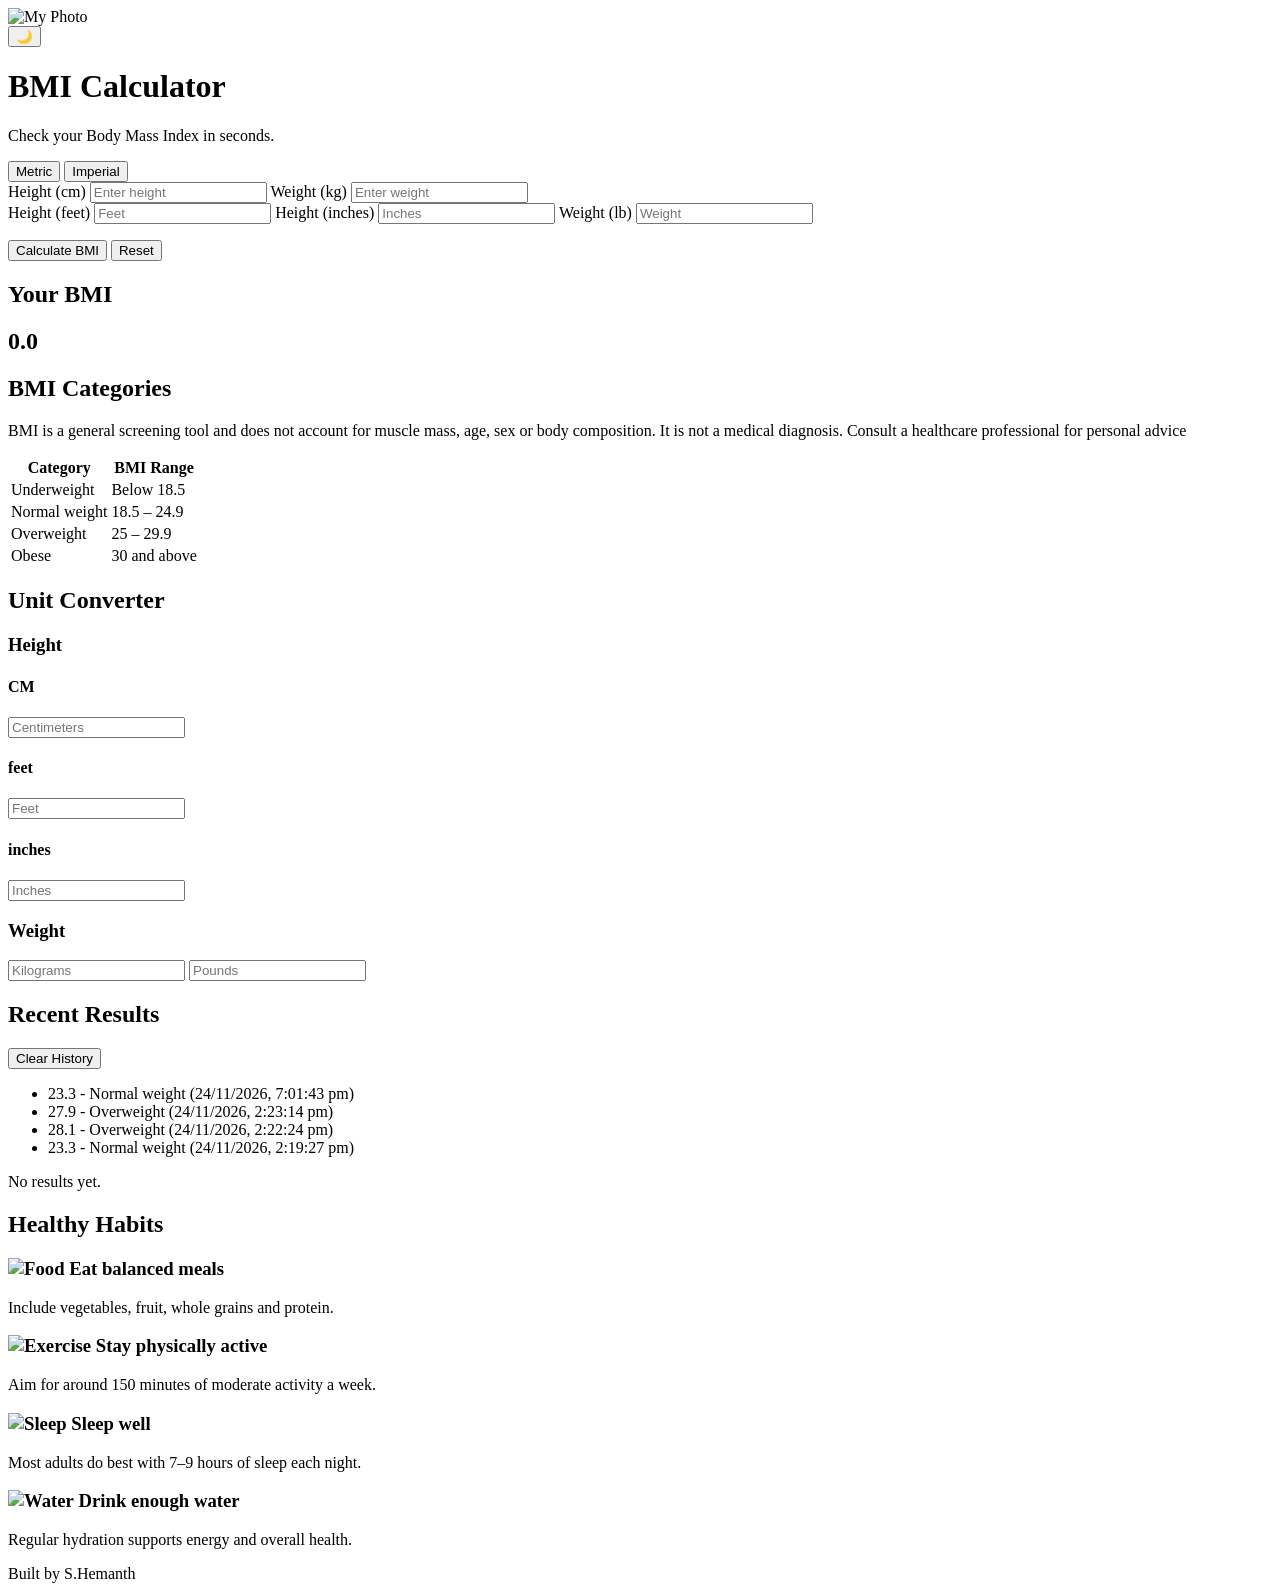
==== index.html @ ed48b533 "Rename BMI Calculator.html to index.html" ====
<!DOCTYPE html>
<!-- saved from url=(0060)file:///C:/Users/S%20HEMANTH/OneDrive/Desktop/bmi/index.html -->
<html lang="en"><head><meta http-equiv="Content-Type" content="text/html; charset=UTF-8"></head><body><div class="main-layout">

    <!-- Photo at the top -->
    <div class="image-section">
        <img src="./BMI Calculator_files/Himg.jpeg" alt="My Photo">
    </div>

    <!-- BMI Calculator below the photo -->
    <div class="container">

        <!-- Keep all your existing BMI calculator HTML here -->

    </div>

</div>


    
    <meta name="viewport" content="width=device-width, initial-scale=1.0">

    <title>BMI Calculator</title>

    <link rel="stylesheet" href="./BMI Calculator_files/style.css">




<main class="container">

    <header class="header">
        <button id="theme-toggle">🌙</button>

        <h1>BMI Calculator</h1>
        <p>Check your Body Mass Index in seconds.</p>
    </header>

    <!-- BMI Calculator -->

    <section class="card">

        <div class="unit-toggle">
            <button class="unit-btn active" data-unit="metric">
                Metric
            </button>

            <button class="unit-btn" data-unit="imperial">
                Imperial
            </button>
        </div>

        <form id="bmi-form">

            <div id="metric-fields">

                <label>Height (cm)</label>
                <input type="number" id="height-cm" placeholder="Enter height">

                <label>Weight (kg)</label>
                <input type="number" id="weight-kg" placeholder="Enter weight">

            </div>

            <div id="imperial-fields" class="hidden">

                <label>Height (feet)</label>
                <input type="number" id="height-ft" placeholder="Feet">

                <label>Height (inches)</label>
                <input type="number" id="height-in" placeholder="Inches">

                <label>Weight (lb)</label>
                <input type="number" id="weight-lb" placeholder="Weight">

            </div>

            <p id="error"></p>

            <button type="submit" class="calculate">
                Calculate BMI
            </button>

            <button type="reset" class="reset">
                Reset
            </button>

        </form>

        <!-- Result -->

        <div id="result" class="hidden">

            <h2>Your BMI</h2>

            <h1 id="bmi-value">0.0</h1>

            <h3 id="bmi-category"></h3>

            <p id="bmi-message"></p>

            <p id="healthy-range"></p>

        </div>

    </section>

    <!-- BMI Categories -->

    <section class="card">

        <h2>BMI Categories</h2>

        <p>BMI is a general screening tool and does not account for muscle mass, age, sex or body composition. It is not a medical diagnosis. Consult a healthcare professional for 		personal advice</p><table>

            <tbody><tr>
                <th>Category</th>
                <th>BMI Range</th>
            </tr>

            <tr>
                <td>Underweight</td>
                <td>Below 18.5</td>
            </tr>

            <tr>
                <td>Normal weight</td>
                <td>18.5 – 24.9</td>
            </tr>

            <tr>
                <td>Overweight</td>
                <td>25 – 29.9</td>
            </tr>

            <tr>
                <td>Obese</td>
                <td>30 and above</td>
            </tr>
		

        </tbody></table>

    </section>

    <!-- Unit Converter -->

    <section class="card">

        <h1>Unit Converter</h1>

        <h3>Height</h3>
	<h4>CM</h4>
	<input type="number" id="c-cm" placeholder="Centimeters">
	<h4>feet</h4>
        <input type="number" id="c-ft" placeholder="Feet">
	<h4>inches</h4>
        <input type="number" id="c-in" placeholder="Inches">

        <h3>Weight</h3>

        <input type="number" id="c-kg" placeholder="Kilograms">
        <input type="number" id="c-lb" placeholder="Pounds">

    </section>

    <!-- History -->

    <section class="card">

        <h2>Recent Results</h2>

        <button id="clear-history">Clear History</button>

        <ul id="history-list"><li>23.3 - Normal weight (24/11/2026, 7:01:43 pm)</li><li>27.9 - Overweight (24/11/2026, 2:23:14 pm)</li><li>28.1 - Overweight (24/11/2026, 2:22:24 pm)</li><li>23.3 - Normal weight (24/11/2026, 2:19:27 pm)</li></ul>

        <p id="history-empty" class="hidden">
            No results yet.
        </p>

    </section>

    <!-- Healthy Habits -->

    <section class="card">

        
	<div class="healthy-habits">

    <h2>Healthy Habits</h2>

    <div class="habit">
        <h3>
            <img src="./BMI Calculator_files/img1.png" alt="Food" class="habit-icon">
            Eat balanced meals
        </h3>
        <p>Include vegetables, fruit, whole grains and protein.</p>
    </div>

    <div class="habit">
        <h3>
            <img src="./BMI Calculator_files/img2.png" alt="Exercise" class="habit-icon">
            Stay physically active
        </h3>
        <p>Aim for around 150 minutes of moderate activity a week.</p>
    </div>

    <div class="habit">
        <h3>
            <img src="./BMI Calculator_files/img3.png" alt="Sleep" class="habit-icon">
            Sleep well
        </h3>
        <p>Most adults do best with 7–9 hours of sleep each night.</p>
    </div>

    <div class="habit">
        <h3>
            <img src="./BMI Calculator_files/img4.png" alt="Water" class="habit-icon">
            Drink enough water
        </h3>
        <p>Regular hydration supports energy and overall health.</p>
    </div>

</div>

            </section>

    <footer>
        Built by S.Hemanth
    </footer>

</main>

<script src="./BMI Calculator_files/script.js"></script>



</body></html>
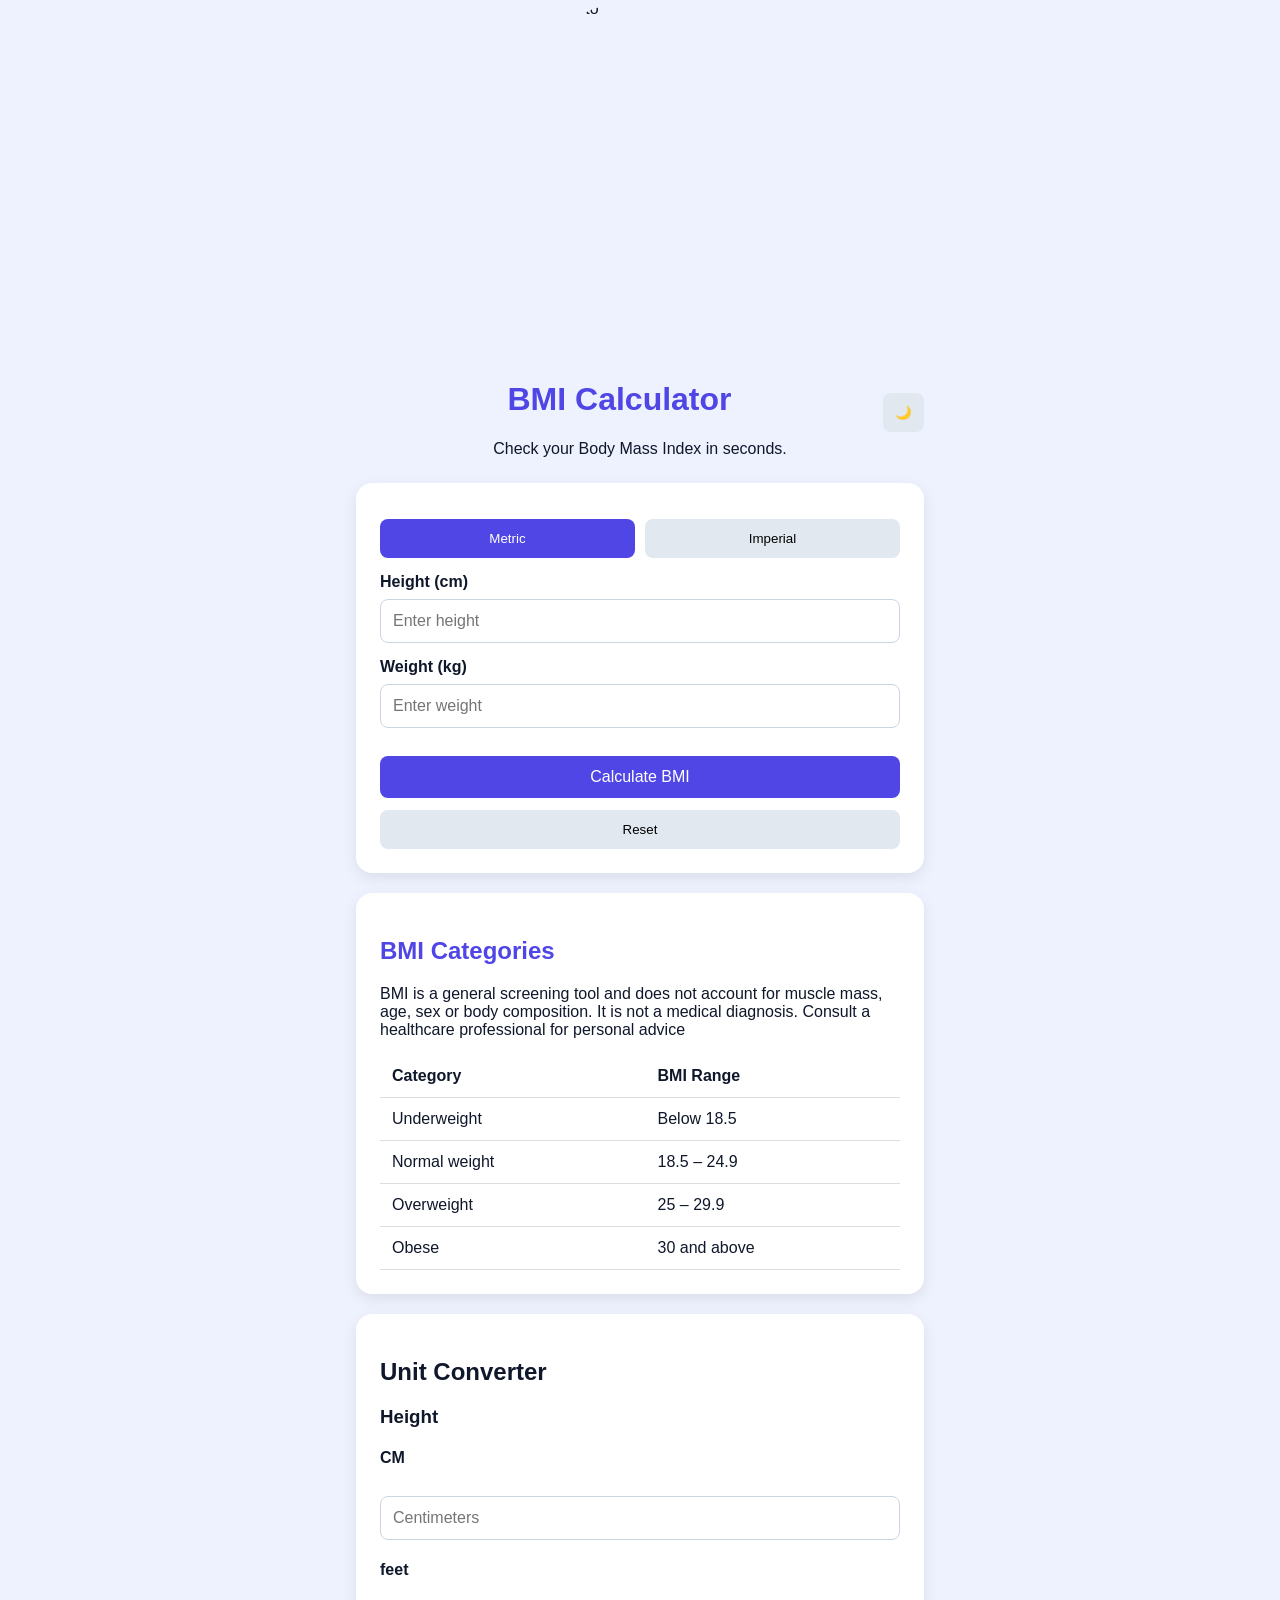
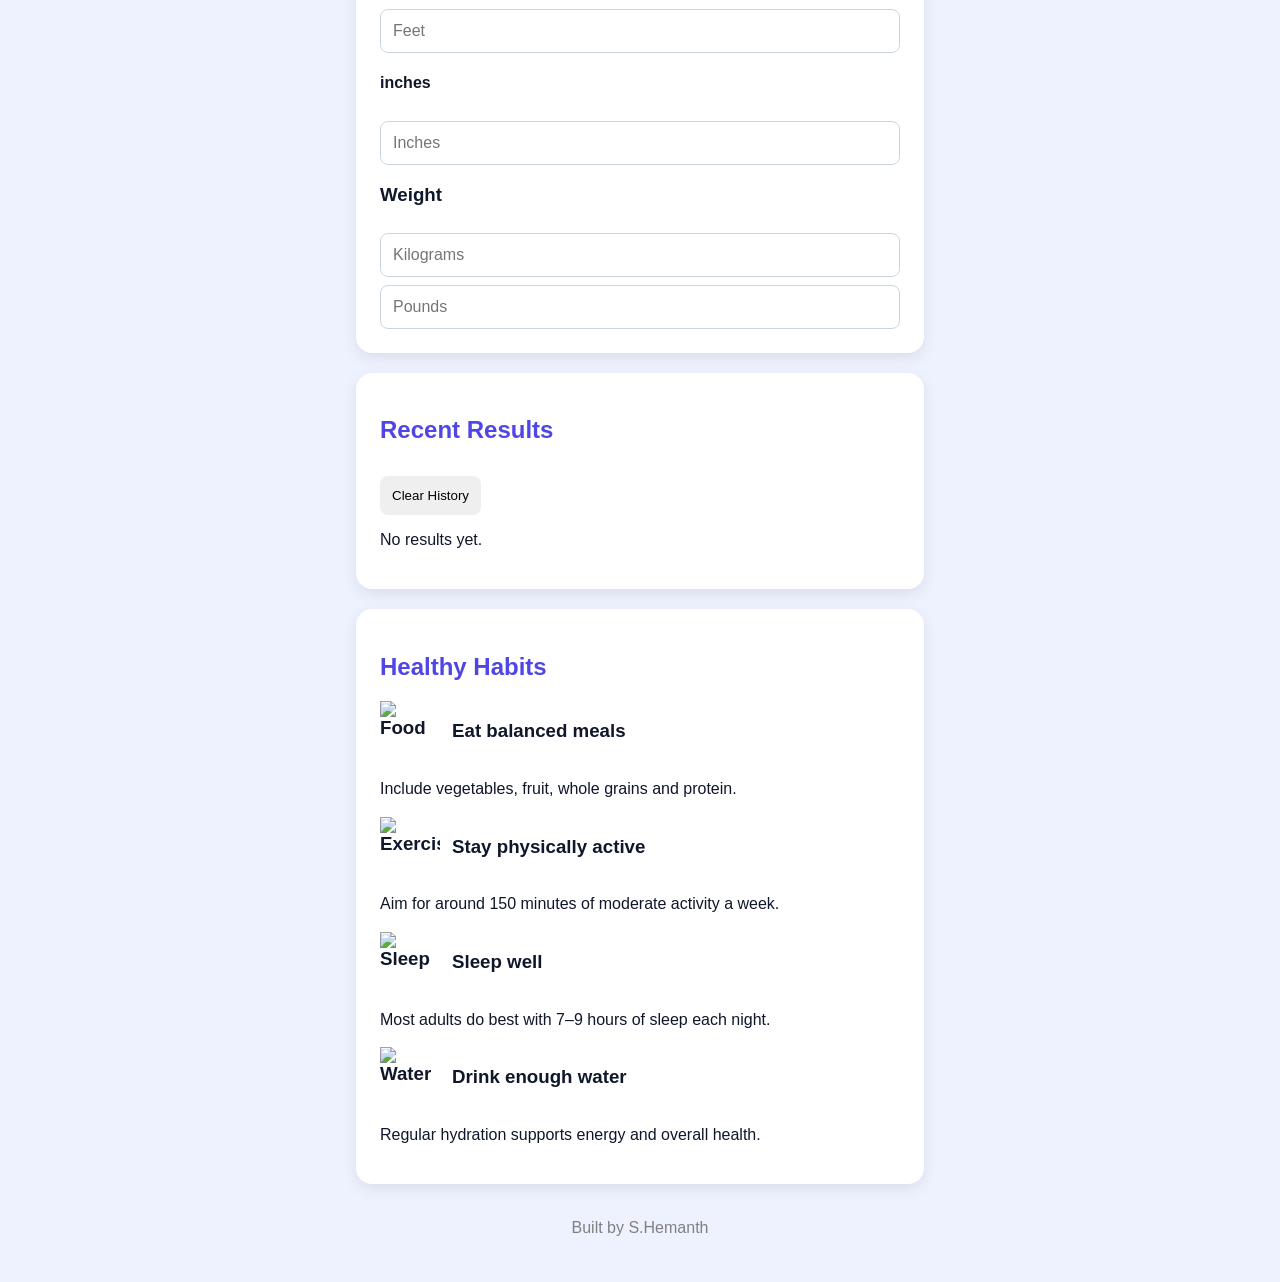
==== commit ded00c5a: "Update index.html" ====
--- a/index.html
+++ b/index.html
@@ -4,7 +4,7 @@
 
     <!-- Photo at the top -->
     <div class="image-section">
-        <img src="./BMI Calculator_files/Himg.jpeg" alt="My Photo">
+        <img src="Himg.jpeg" alt="My Photo">
     </div>
 
     <!-- BMI Calculator below the photo -->
@@ -22,7 +22,7 @@
 
     <title>BMI Calculator</title>
 
-    <link rel="stylesheet" href="./BMI Calculator_files/style.css">
+    <link rel="stylesheet" href="style.css">
 
 
 
@@ -231,7 +231,7 @@
 
 </main>
 
-<script src="./BMI Calculator_files/script.js"></script>
+<script src="script.js"></script>
 
 
 
--- a/style.css
+++ b/style.css
@@ -0,0 +1,210 @@
+* {
+    box-sizing: border-box;
+}
+
+body {
+    margin: 0;
+    font-family: Arial, sans-serif;
+    background: #eef2ff;
+    color: #0f172a;
+}
+
+.container {
+    max-width: 480px;
+    margin: auto;
+    padding: 30px 16px;
+}
+
+.header {
+    text-align: center;
+    margin-bottom: 25px;
+}
+
+.header h1 {
+    color: #4f46e5;
+}
+
+.card {
+    background: white;
+    padding: 24px;
+    margin-bottom: 20px;
+    border-radius: 16px;
+    box-shadow: 0 5px 15px #00000015;
+}
+
+h2 {
+    color: #4f46e5;
+}
+
+label {
+    display: block;
+    margin-top: 15px;
+    font-weight: bold;
+}
+
+input {
+    width: 100%;
+    padding: 12px;
+    margin-top: 8px;
+    border: 1px solid #cbd5e1;
+    border-radius: 8px;
+    font-size: 16px;
+}
+
+button {
+    padding: 12px;
+    border: none;
+    border-radius: 8px;
+    cursor: pointer;
+    margin-top: 12px;
+}
+
+.unit-toggle {
+    display: flex;
+    gap: 10px;
+}
+
+.unit-btn {
+    flex: 1;
+    background: #e2e8f0;
+}
+
+.unit-btn.active {
+    background: #4f46e5;
+    color: white;
+}
+
+.calculate {
+    width: 100%;
+    background: #4f46e5;
+    color: white;
+    font-size: 16px;
+}
+
+.reset {
+    width: 100%;
+    background: #e2e8f0;
+}
+
+#result {
+    text-align: center;
+    margin-top: 25px;
+    padding: 15px;
+    background: #eef2ff;
+    border-radius: 10px;
+}
+
+#bmi-value {
+    font-size: 45px;
+    color: #4f46e5;
+}
+
+#bmi-category {
+    color: green;
+}
+
+#error {
+    color: red;
+}
+
+table {
+    width: 100%;
+    border-collapse: collapse;
+}
+
+td, th {
+    padding: 12px;
+    border-bottom: 1px solid #ddd;
+    text-align: left;
+}
+
+.hidden {
+    display: none !important;
+}
+
+#theme-toggle {
+    float: right;
+    background: #e2e8f0;
+}
+
+#history-list {
+    padding-left: 20px;
+}
+
+footer {
+    text-align: center;
+    color: gray;
+    padding: 15px;
+}
+
+/* Dark mode */
+
+body.dark {
+    background: #0f172a;
+    color: white;
+}
+
+body.dark .card {
+    background: #1e293b;
+}
+
+body.dark input {
+    background: #334155;
+    color: white;
+    border-color: #475569;
+}
+
+body.dark #result {
+    background: #334155;
+}
+.main-layout {
+    display: flex;
+    flex-direction: column;
+    align-items: center;
+    gap: 20px;
+    margin: 30px auto;
+}
+
+.image-section {
+    width: 150px;
+    height: 150px;
+}
+
+.image-section img {
+    width: 100%;
+    height: 200%;
+    object-fit: cover;
+    border-radius: 50%;
+}
+
+.container {
+    width: 90%;
+    max-width: 600px;
+    margin: 0 auto;
+}
+.image-section {
+    width: 100%;
+    display: flex;
+    justify-content: center;
+    align-items: center;
+    margin: 20px auto;
+}
+
+.image-section img {
+    width: 250px;
+    height: 250px;
+    object-fit: cover;
+    border-radius: 50%;
+    display: block;
+}
+.habit h3 {
+    display: flex;
+    align-items: center;
+    gap: 12px;
+}
+
+.habit-icon {
+    width: 60px;
+    height: 60px;
+    object-fit: contain;
+}
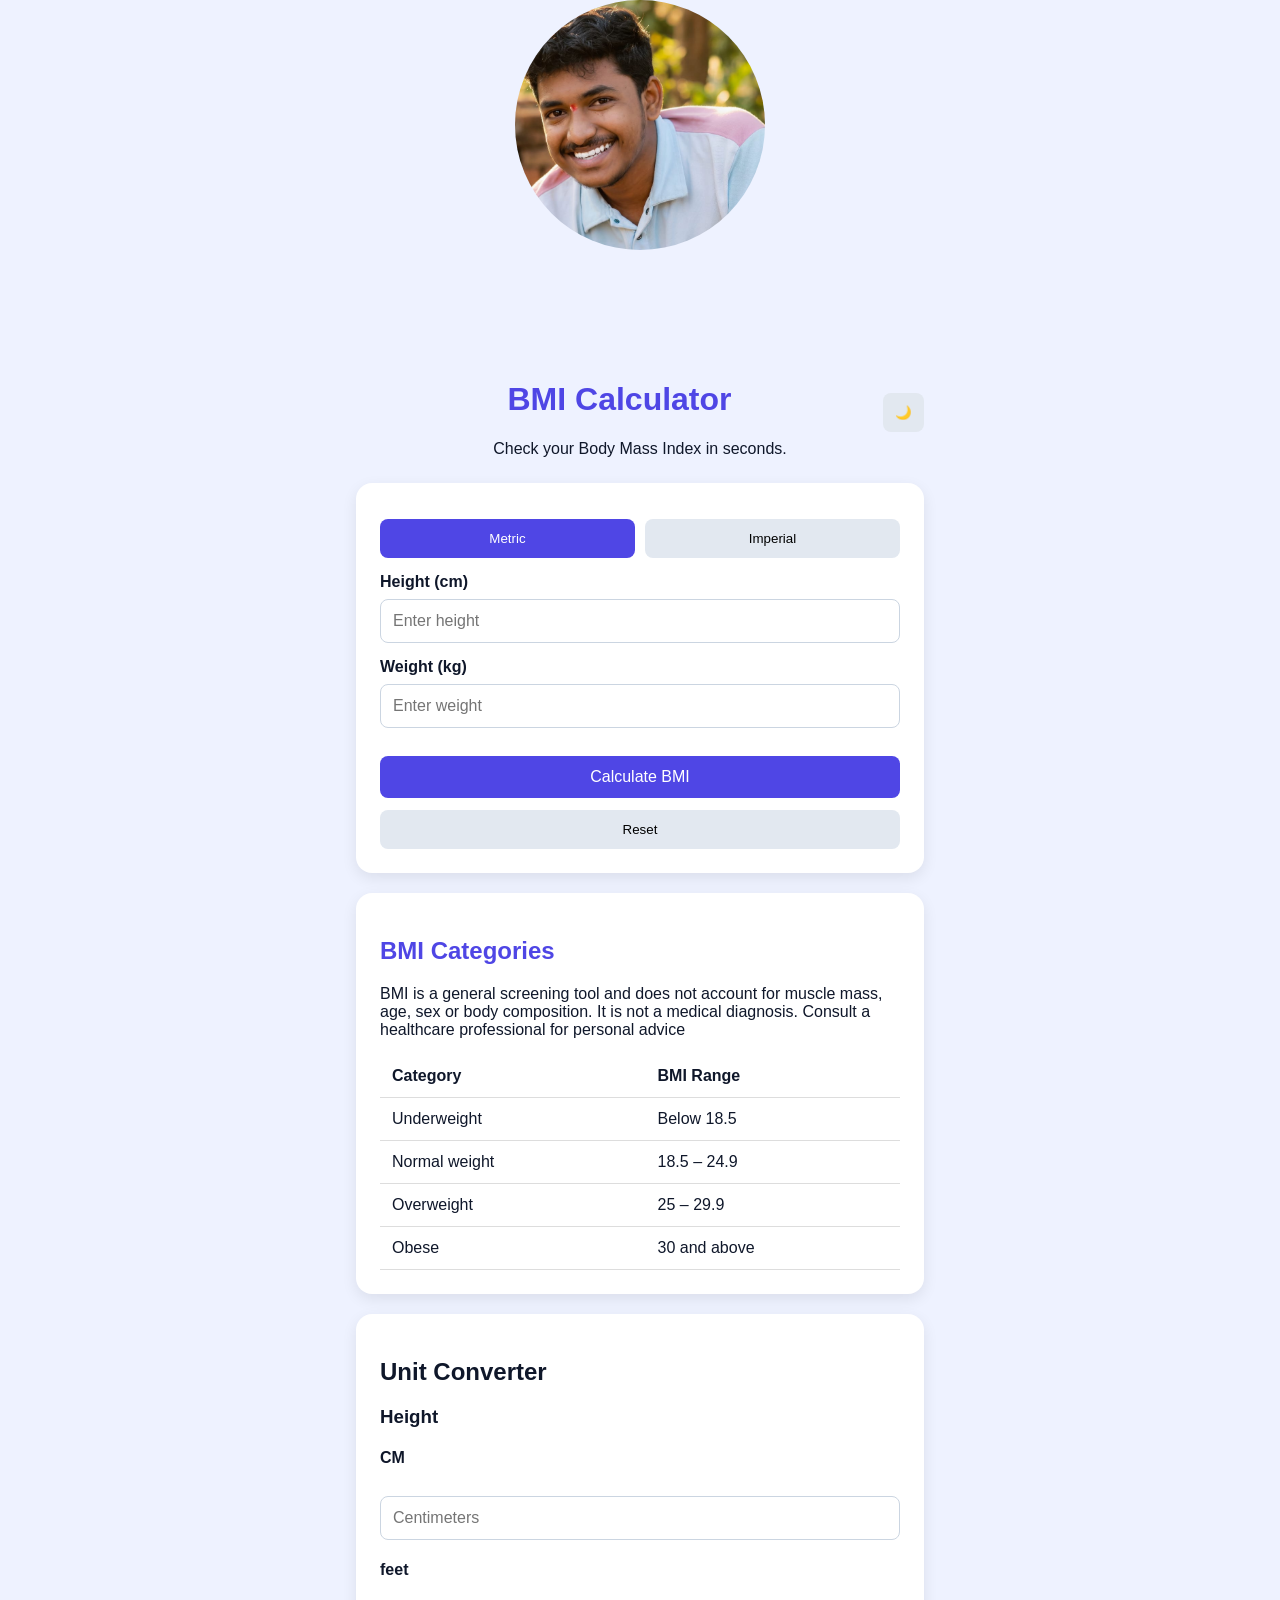
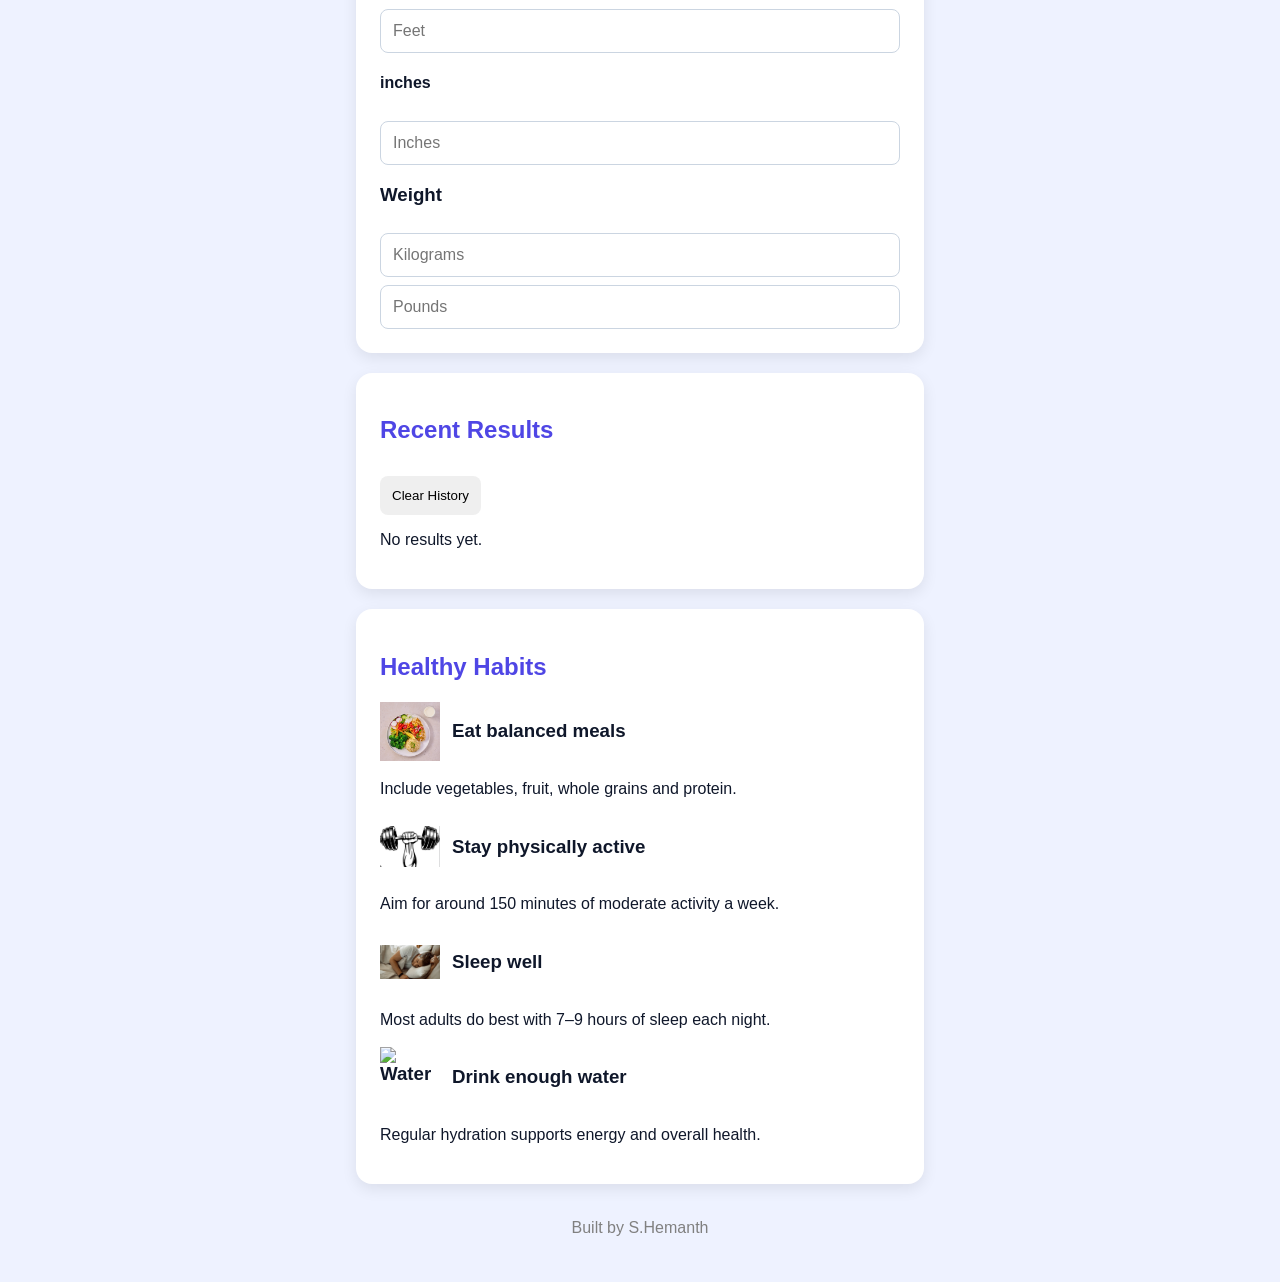
==== commit 8e3779a8: "Update index.html" ====
--- a/index.html
+++ b/index.html
@@ -191,7 +191,7 @@
 
     <div class="habit">
         <h3>
-            <img src="./BMI Calculator_files/img1.png" alt="Food" class="habit-icon">
+            <img src="img1.jpeg" alt="Food" class="habit-icon">
             Eat balanced meals
         </h3>
         <p>Include vegetables, fruit, whole grains and protein.</p>
@@ -199,7 +199,7 @@
 
     <div class="habit">
         <h3>
-            <img src="./BMI Calculator_files/img2.png" alt="Exercise" class="habit-icon">
+            <img src="img2.jpeg" alt="Exercise" class="habit-icon">
             Stay physically active
         </h3>
         <p>Aim for around 150 minutes of moderate activity a week.</p>
@@ -207,7 +207,7 @@
 
     <div class="habit">
         <h3>
-            <img src="./BMI Calculator_files/img3.png" alt="Sleep" class="habit-icon">
+            <img src="img3.jpeg" alt="Sleep" class="habit-icon">
             Sleep well
         </h3>
         <p>Most adults do best with 7–9 hours of sleep each night.</p>
@@ -215,7 +215,7 @@
 
     <div class="habit">
         <h3>
-            <img src="./BMI Calculator_files/img4.png" alt="Water" class="habit-icon">
+            <img src="img4.jpegg" alt="Water" class="habit-icon">
             Drink enough water
         </h3>
         <p>Regular hydration supports energy and overall health.</p>
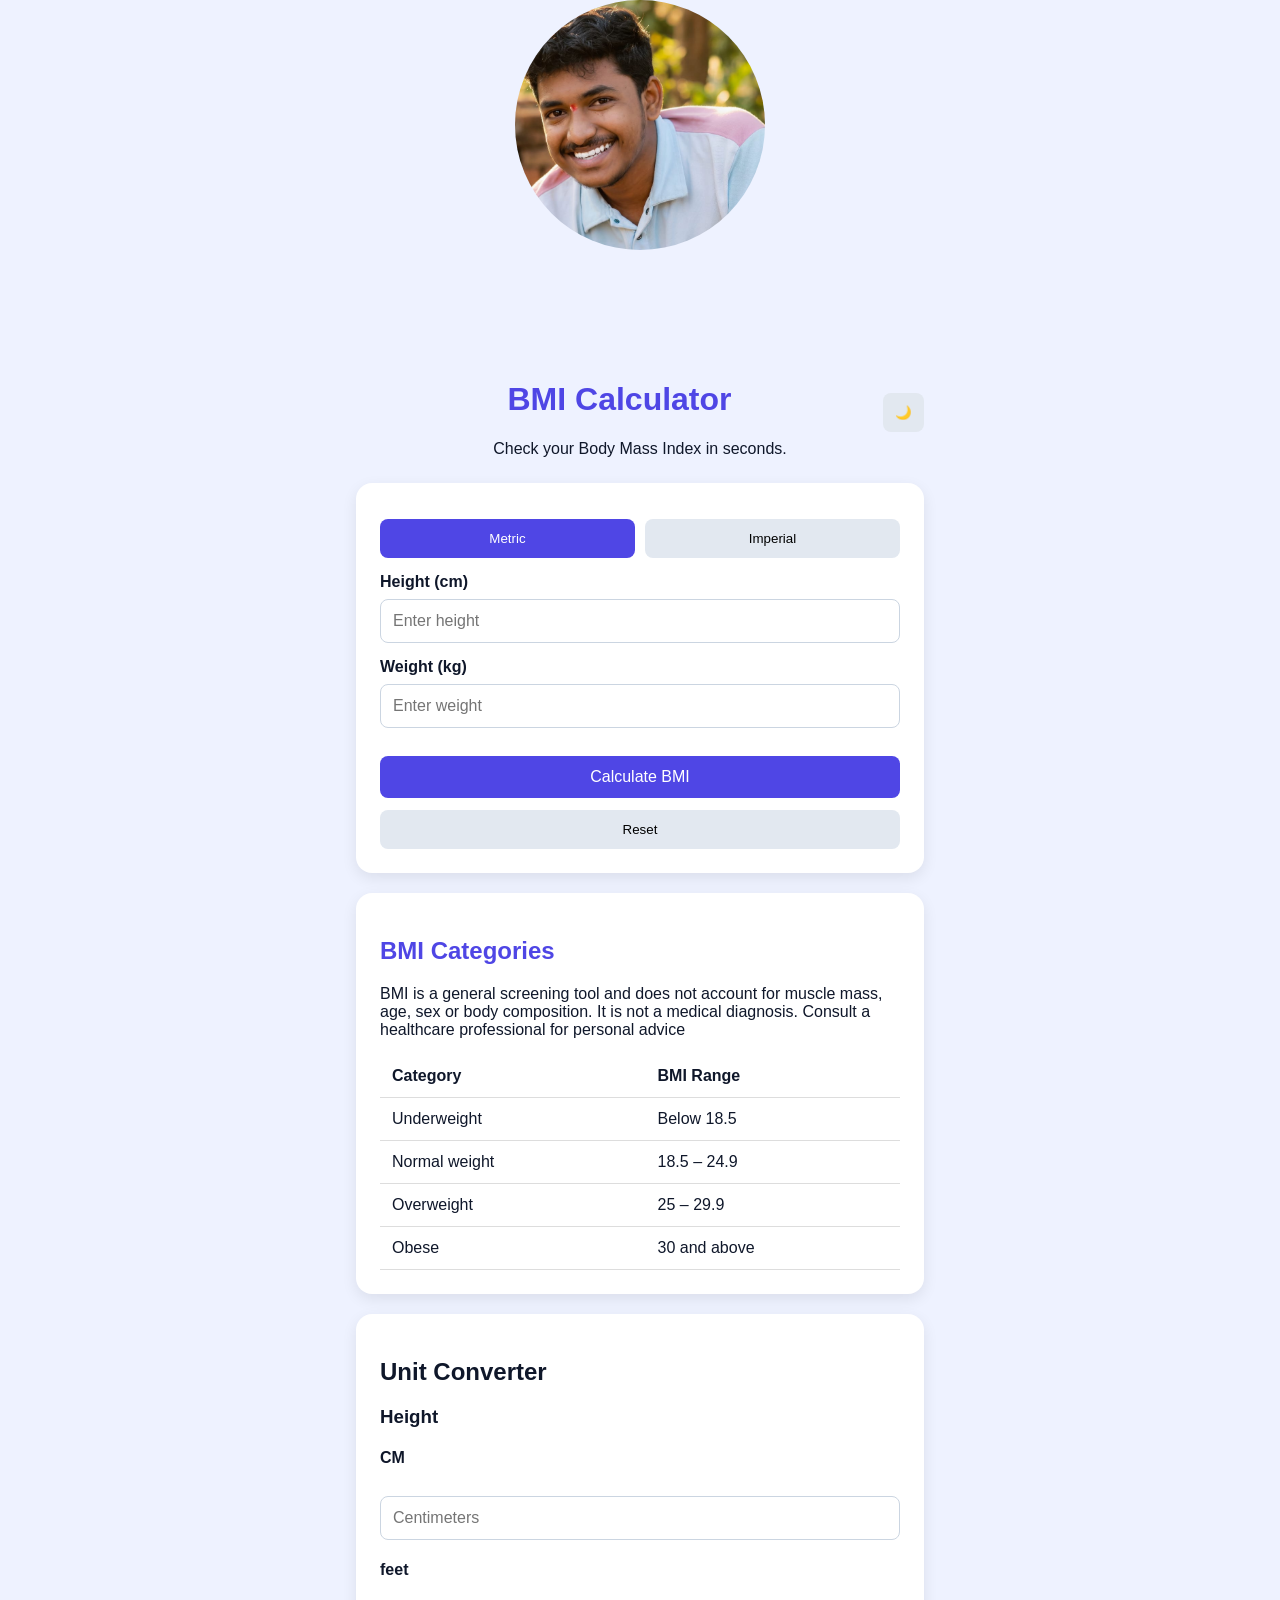
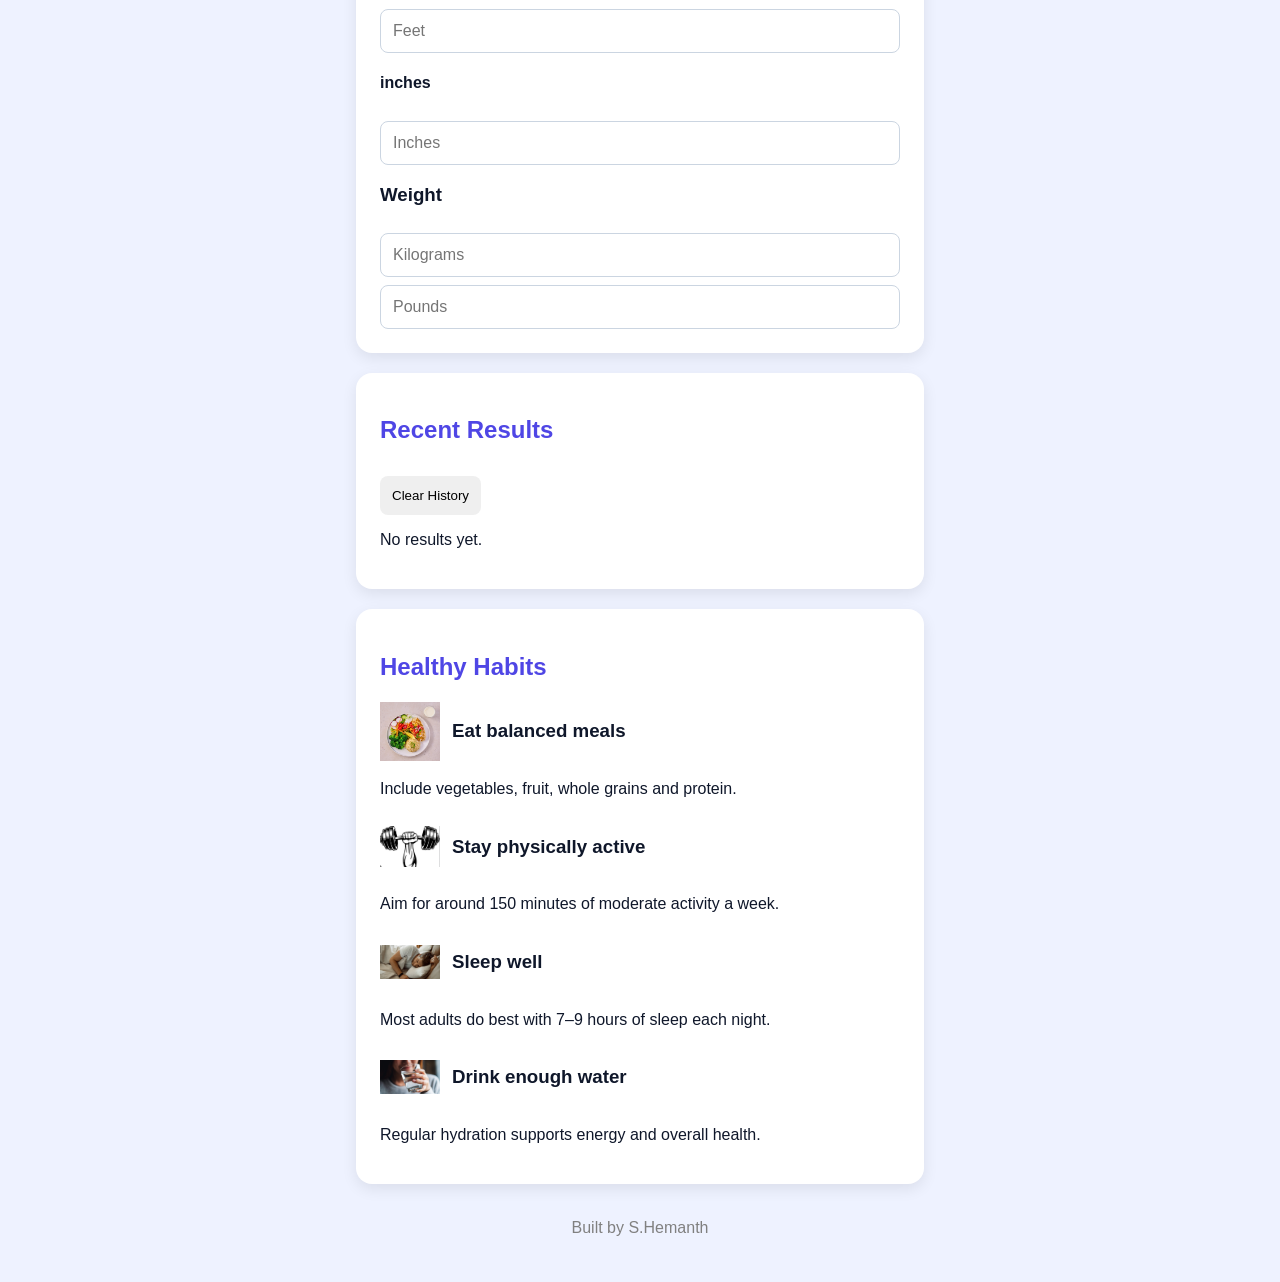
==== commit 24233843: "Update index.html" ====
--- a/index.html
+++ b/index.html
@@ -215,7 +215,7 @@
 
     <div class="habit">
         <h3>
-            <img src="img4.jpegg" alt="Water" class="habit-icon">
+            <img src="img4.jpeg" alt="Water" class="habit-icon">
             Drink enough water
         </h3>
         <p>Regular hydration supports energy and overall health.</p>
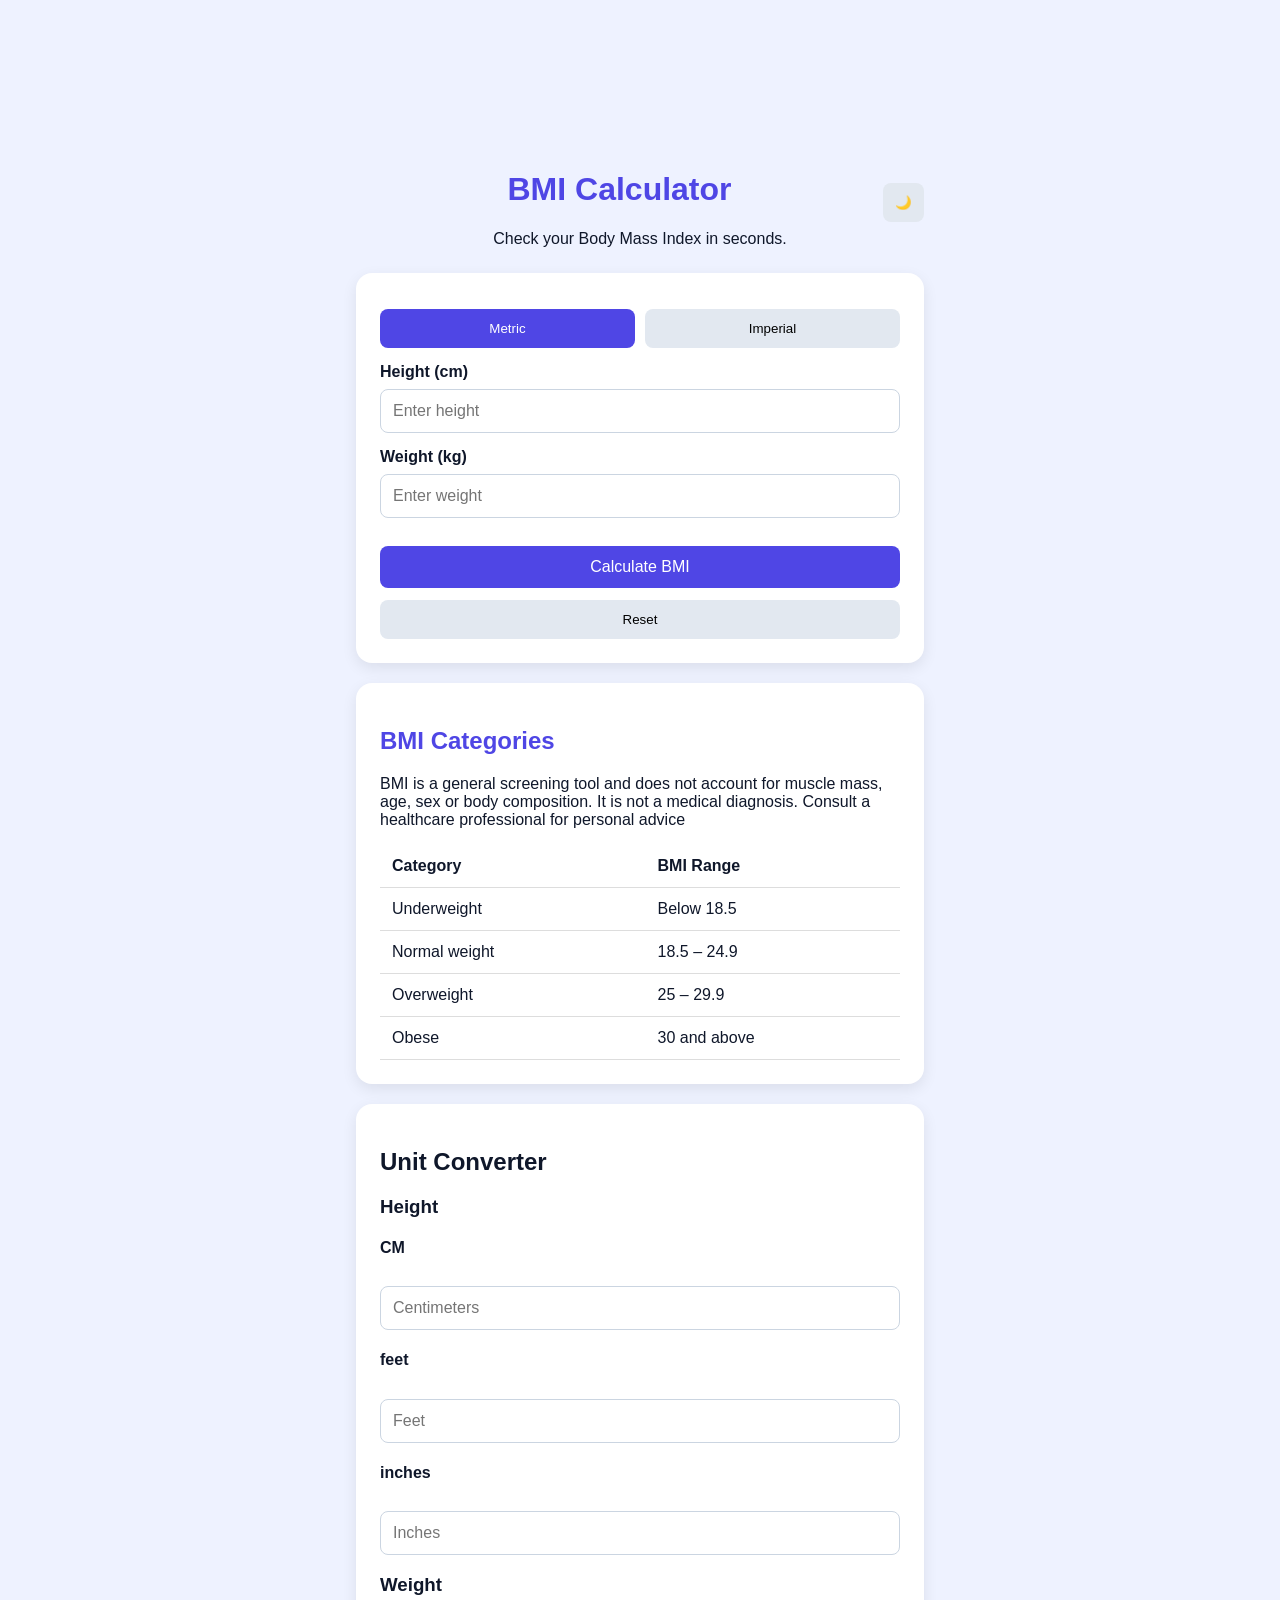
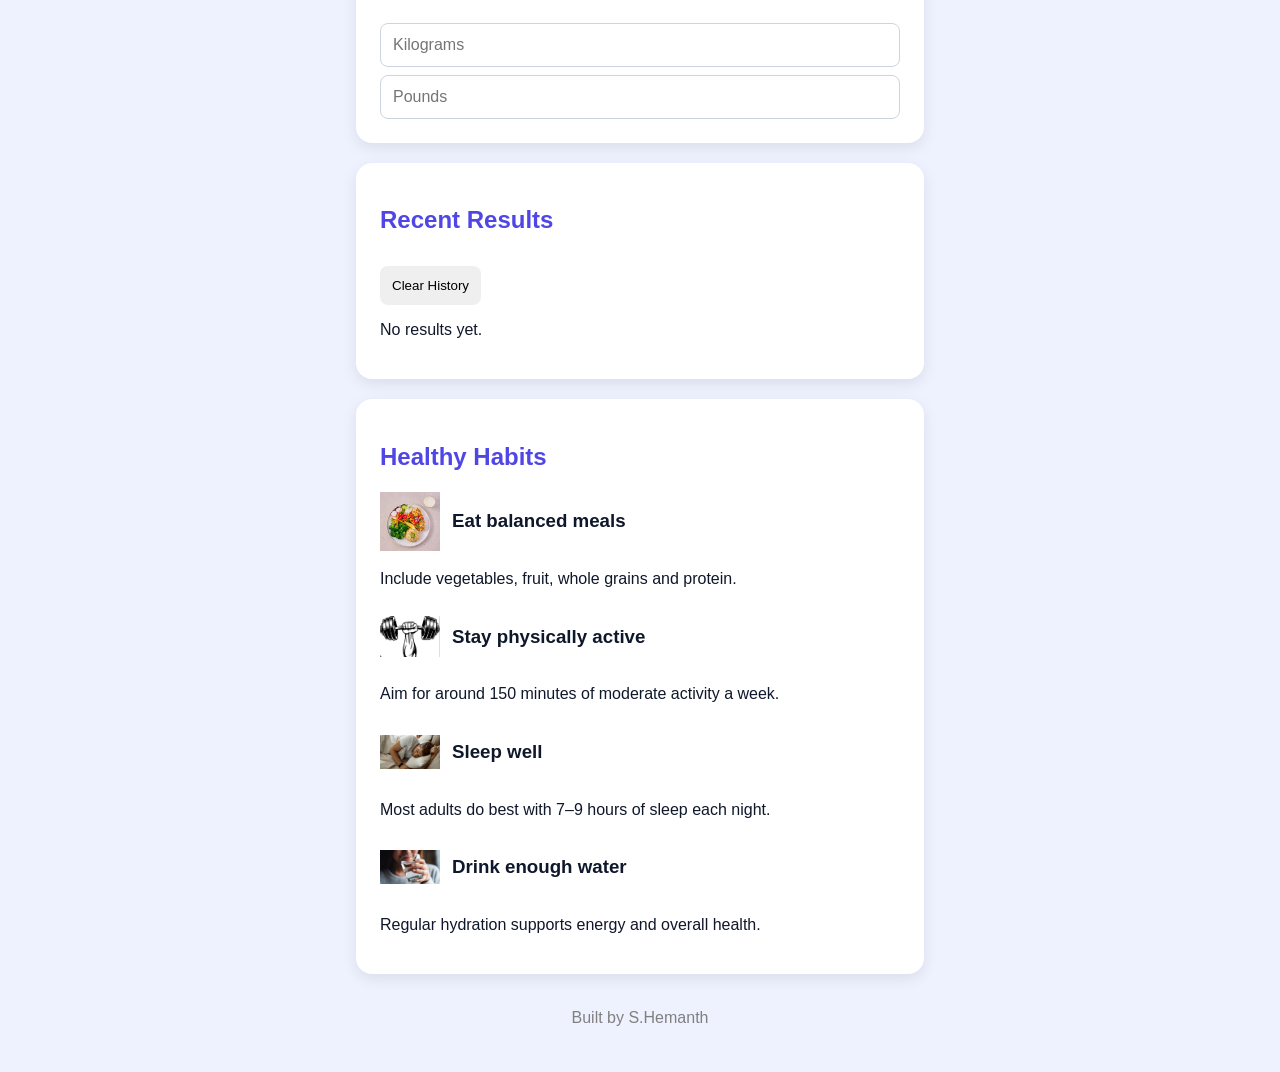
==== commit b36d0ed6: "Update index.html" ====
--- a/index.html
+++ b/index.html
@@ -1,11 +1,6 @@
 <!DOCTYPE html>
 <!-- saved from url=(0060)file:///C:/Users/S%20HEMANTH/OneDrive/Desktop/bmi/index.html -->
 <html lang="en"><head><meta http-equiv="Content-Type" content="text/html; charset=UTF-8"></head><body><div class="main-layout">
-
-    <!-- Photo at the top -->
-    <div class="image-section">
-        <img src="Himg.jpeg" alt="My Photo">
-    </div>
 
     <!-- BMI Calculator below the photo -->
     <div class="container">
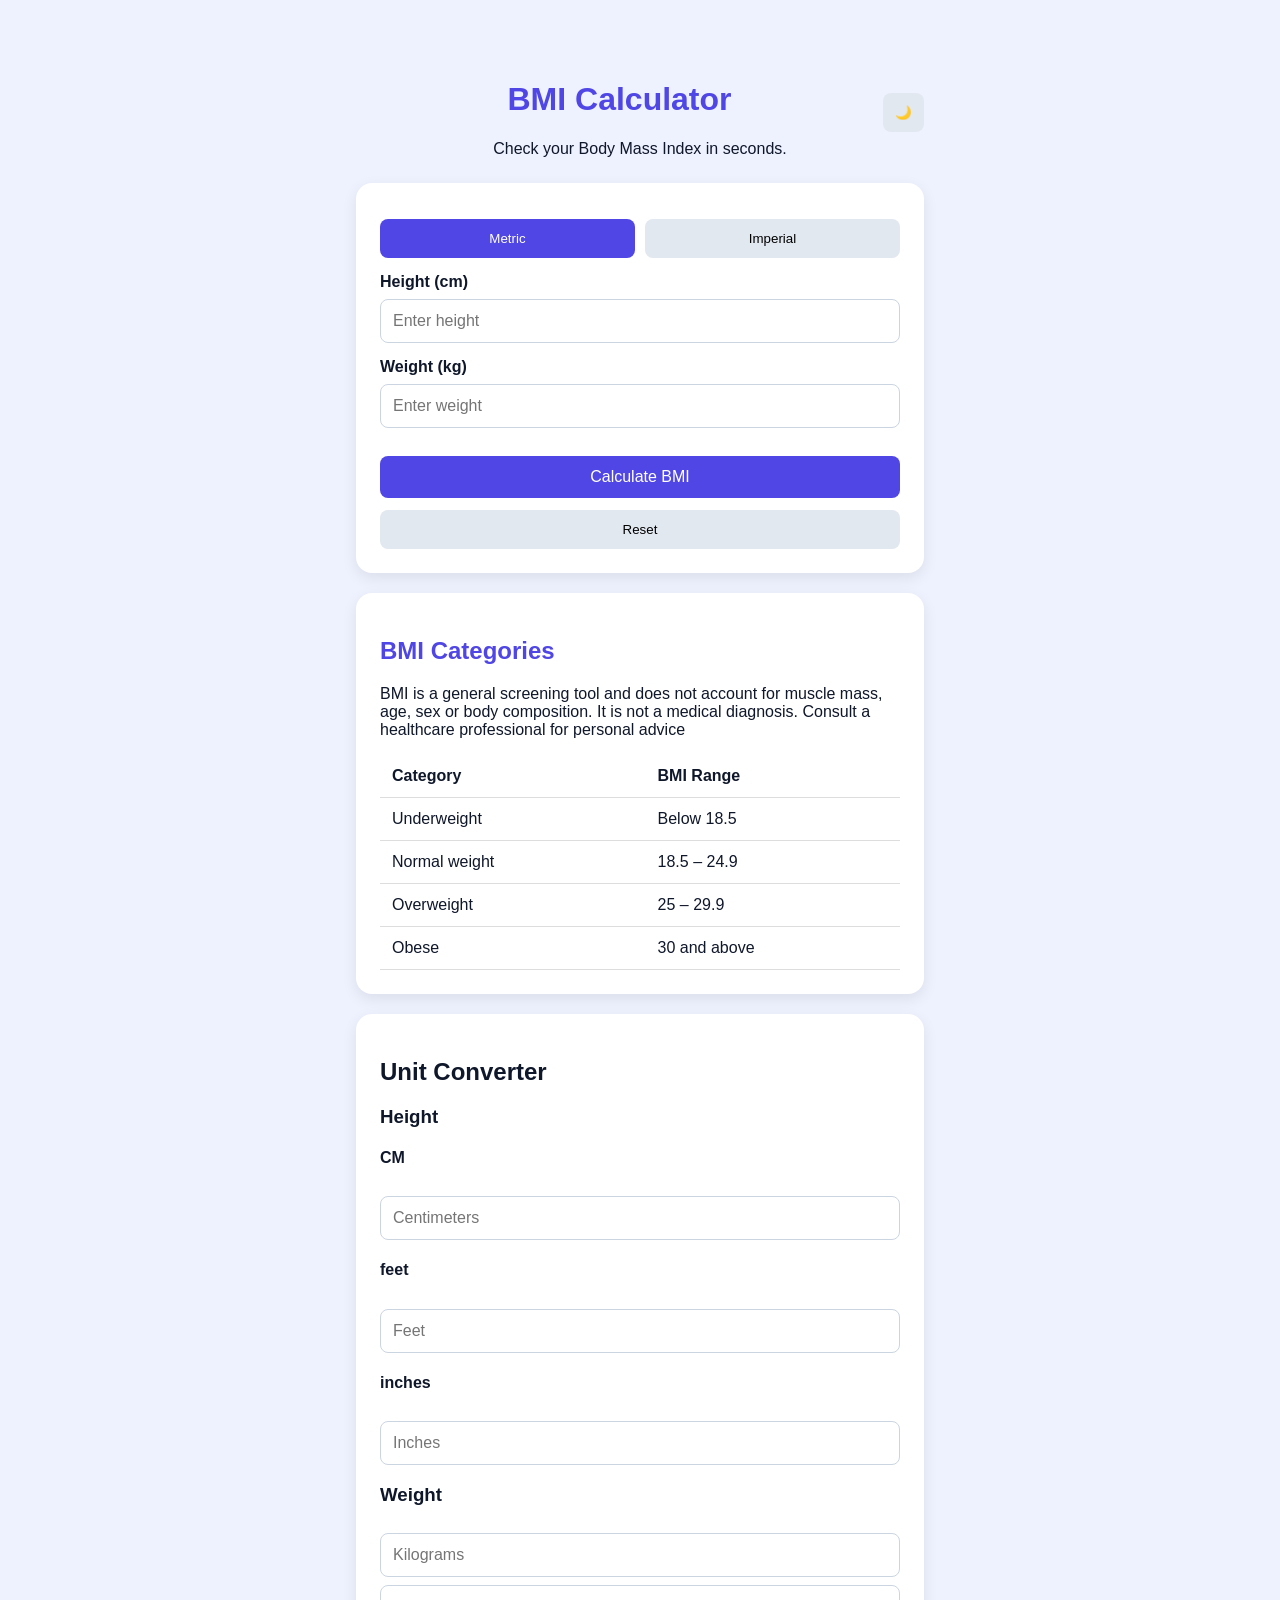
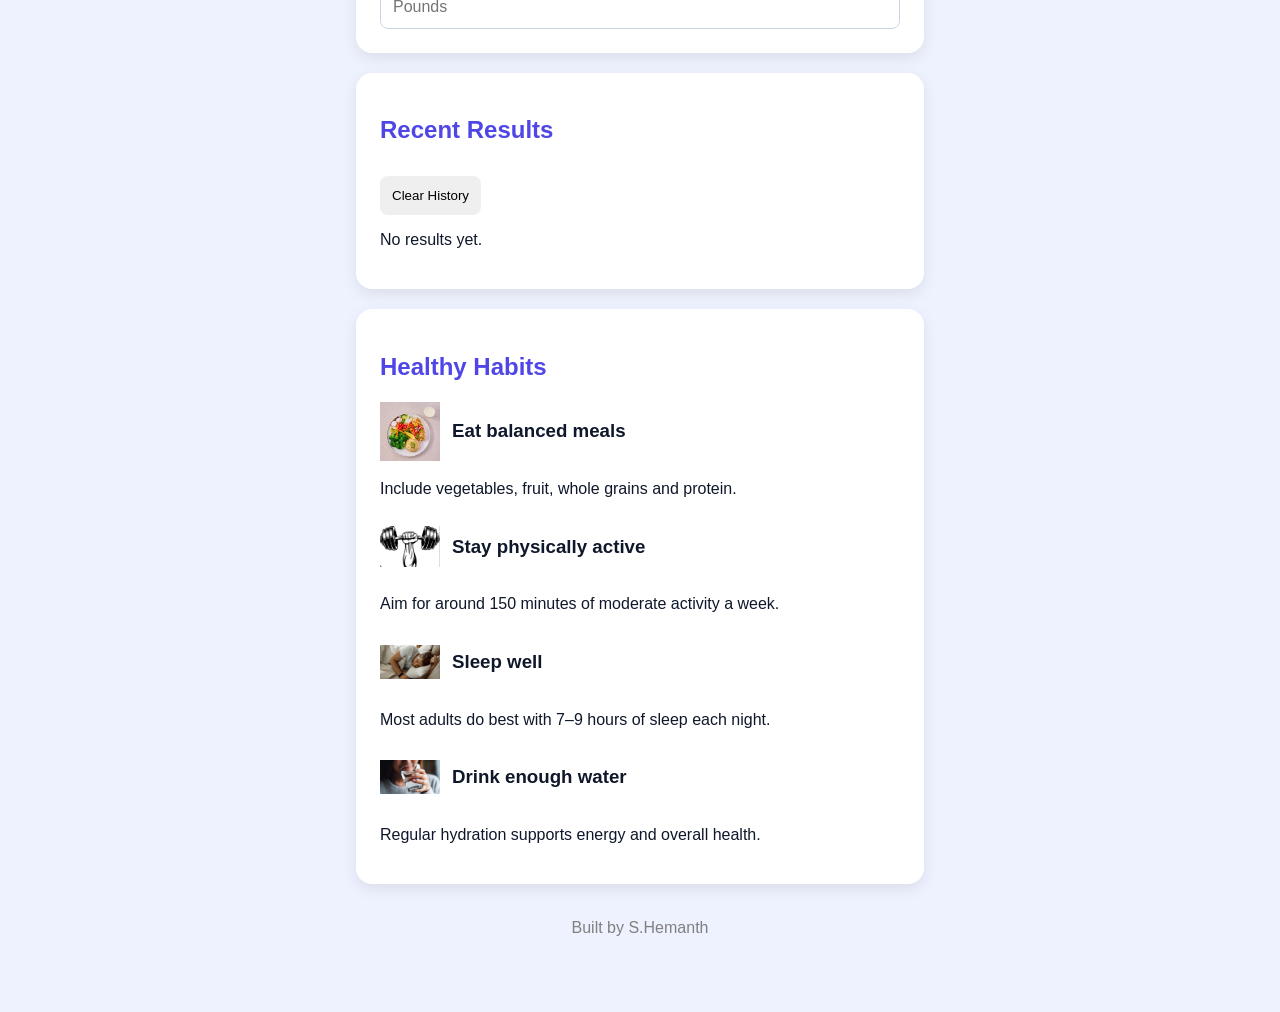
==== commit 3cd30a3c: "Update index.html" ====
--- a/index.html
+++ b/index.html
@@ -1,18 +1,6 @@
 <!DOCTYPE html>
 <!-- saved from url=(0060)file:///C:/Users/S%20HEMANTH/OneDrive/Desktop/bmi/index.html -->
 <html lang="en"><head><meta http-equiv="Content-Type" content="text/html; charset=UTF-8"></head><body><div class="main-layout">
-
-    <!-- BMI Calculator below the photo -->
-    <div class="container">
-
-        <!-- Keep all your existing BMI calculator HTML here -->
-
-    </div>
-
-</div>
-
-
-    
     <meta name="viewport" content="width=device-width, initial-scale=1.0">
 
     <title>BMI Calculator</title>
